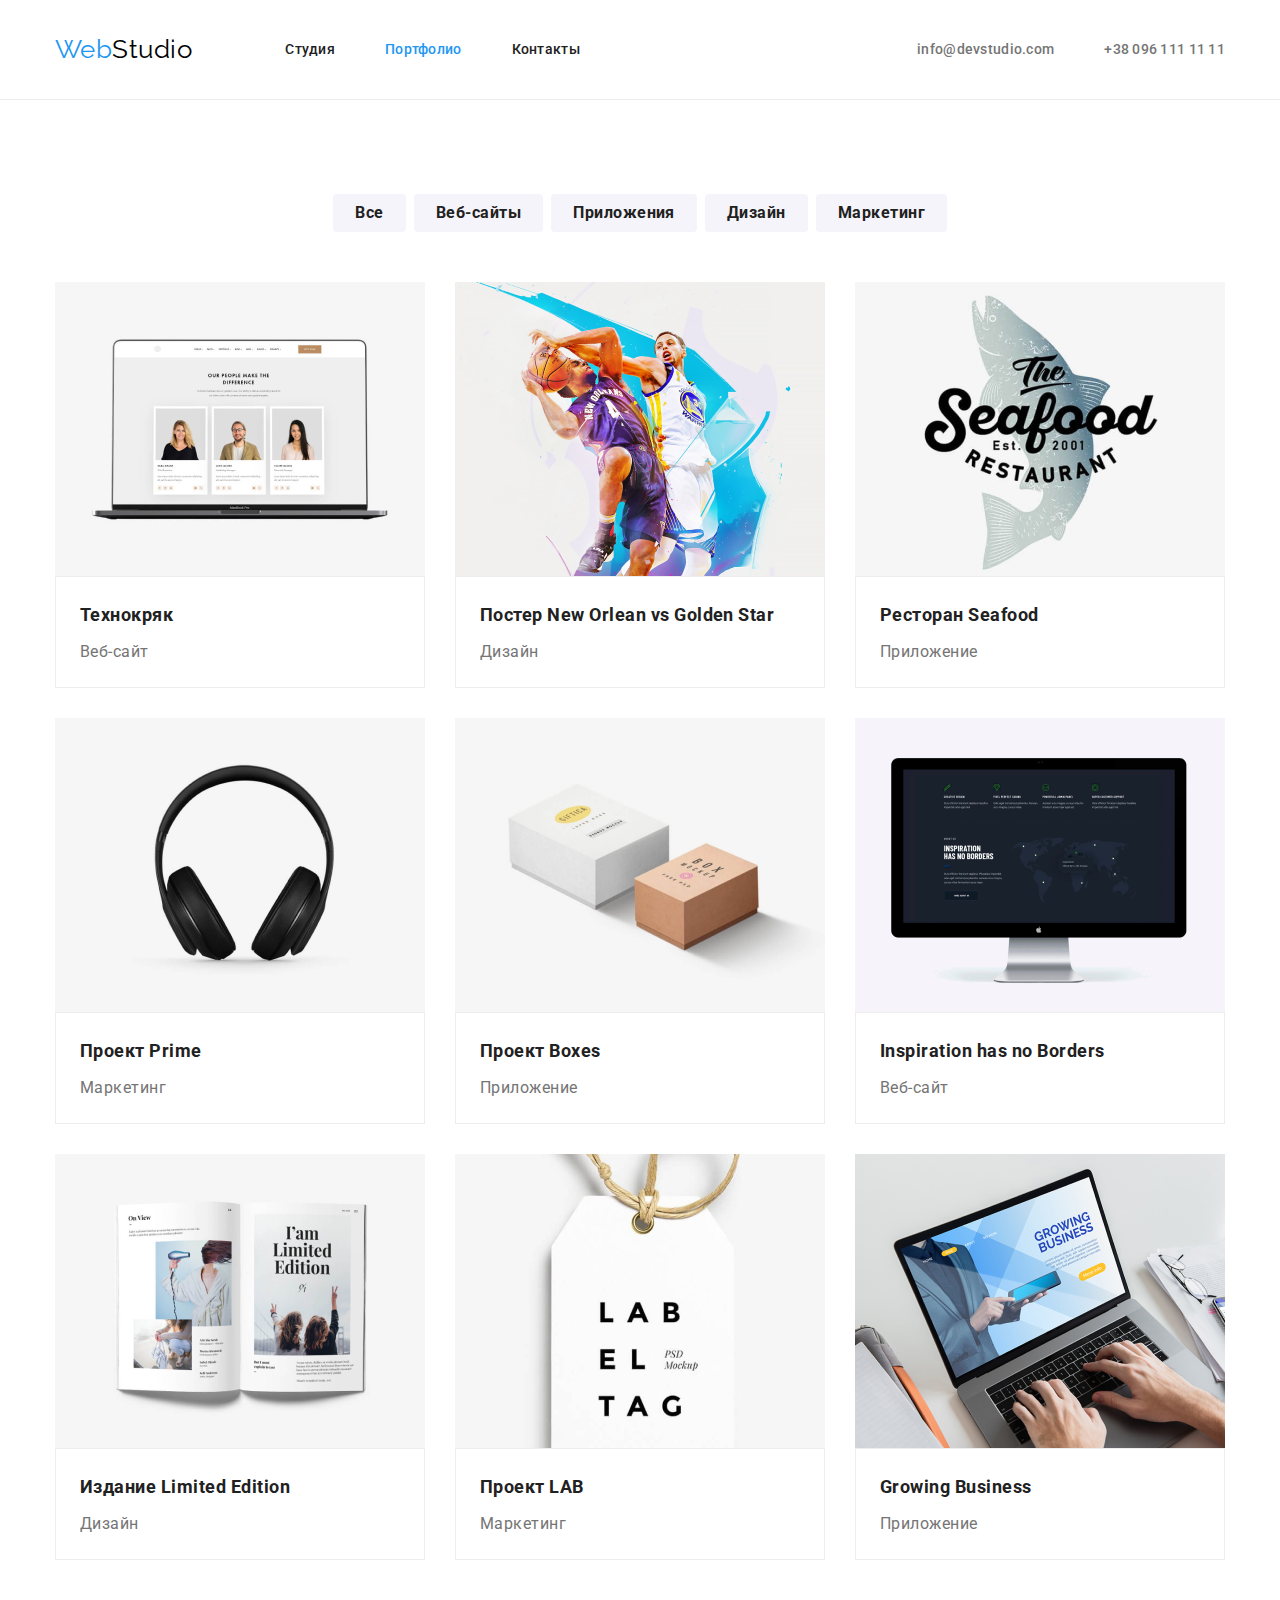
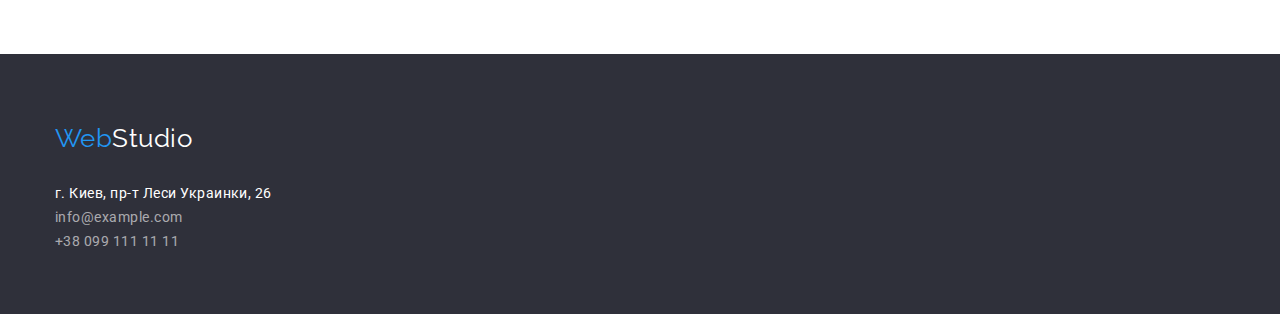
==== portfolio.html @ b46f6435 "new proj" ====
<!DOCTYPE html>
<html lang="ru">

<head>
    <meta charset="UTF-8">
    <meta name="viewport" content="width=device-width, initial-scale=1.0">
    <title>Document</title>
    <link rel="stylesheet" href="https://cdnjs.cloudflare.com/ajax/libs/modern-normalize/1.0.0/modern-normalize.min.css" />
    <link rel="preconnect" href="https://fonts.gstatic.com">
    <link
        href="https://fonts.googleapis.com/css2?family=Raleway:wght@700&family=Roboto:wght@400;500;700;900&display=swap"
        rel="stylesheet">
    <link href="css/style.css" rel="stylesheet">

</head>
<body>
    <!-- Шапка сайта -->
    <header class="page-header">
        <div class="container">
            <nav class="navigation">
                <a href="./" class="logo">
                    Web<span class="logo-second">Studio</span>
                </a>
                <ul class="site-nav list">
                    <li class="navigation-list"><a href="./" class="link">Студия</a></li>
                    <li class="navigation-list"><a href="./portfolio.html" class="link current">Портфолио</a></li>
                    <li class="navigation-list"><a href="" class="link">Контакты</a></li>
                </ul>
            </nav>
    
            <address class="address">
                <ul class="contacts-nav list">
                    <li class="address-item"><a href="mailto:info@devstudio.com" class="link">info@devstudio.com</a></li>
                    <li class="address-item"><a href="tel:+380961111111" class="link">+38 096 111 11 11</a></li>
                </ul>
            </address>
        </div>
    </header>

    <main class="page-main">
        <section>
            <div class="container">
                <h1 hidden class="portfolio-title">Портфолио</h1>
                <nav class="nav-filter">
                    <ul class="portfolio-list list">
                        <li class="item">
                            <button class="filter-button" type="button">Все</button>
                        </li>
                        <li class="item">
                            <button class="filter-button" type="button">Веб-сайты</button>
                        </li>
                        <li class="item">
                            <button class="filter-button" type="button">Приложения</button>
                        </li>
                        <li class="item">
                            <button class="filter-button" type="button">Дизайн</button>
                        </li>
                        <li class="item">
                            <button class="filter-button" type="button">Маркетинг</button>
                        </li>
                    </ul>
                </nav>
            </div>

            <div class="container">
                <ul class="portfolio-examples list">
                    <li class="item">
                        <a href="" class="portfolio-examples-link">
                            <img src="./images/portfolio/1img.png" alt="Веб-сайт" 
                            width="370"
                            height="294">
                            <div class="item-card">
                            <h2 class="example-name">Технокряк</h2>
                            <p class="example-type">Веб-сайт</p>
                            </div>
                        </a>
                    </li>
                    <li class="item">
                        <a href="" class="portfolio-examples-link">
                            <img src="./images/portfolio/2img.png" alt="Дизайн" 
                            width="370"
                            height="294">
                            <div class="item-card">
                            <h2 class="example-name">Постер New Orlean vs Golden Star</h2>
                            <p class="example-type">Дизайн</p>
                            </div>
                        </a>
                    </li>
                    <li class="item">
                        <a href="" class="portfolio-examples-link">
                            <img src="./images/portfolio/3img.png" alt="Приложение" 
                            width="370"
                            height="294">
                            <div class="item-card">
                            <h2 class="example-name">Ресторан Seafood</h2>
                            <p class="example-type">Приложение</p>
                            </div>
                        </a>
                    </li>
                    <li class="item">
                        <a href="" class="portfolio-examples-link">
                            <img src="./images/portfolio/4img.png" alt="Маркетинг" 
                            width="370"
                            height="294">
                            <div class="item-card">
                            <h2 class="example-name">Проект Prime</h2>
                            <p class="example-type">Маркетинг</p>
                            </div>
                        </a>
                    </li>
                    <li class="item">
                        <a href="" class="portfolio-examples-link">
                            <img src="./images/portfolio/5img.png" alt="Приложение" 
                            width="370"
                            height="294">
                            <div class="item-card">
                            <h2 class="example-name">Проект Boxes</h2>
                            <p class="example-type">Приложение</p>
                            </div>
                        </a>
                    </li>
                    <li class="item">
                        <a href="" class="portfolio-examples-link">
                            <img src="./images/portfolio/6img.png" alt="Веб-сайт" 
                            width="370"
                            height="294">
                            <div class="item-card">
                            <h2 class="example-name">Inspiration has no Borders</h2>
                            <p class="example-type">Веб-сайт</p>
                            </div>
                        </a>
                    </li>
                    <li class="item">
                        <a href="" class="portfolio-examples-link">
                            <img src="./images/portfolio/7img.png" alt="Дизайн" 
                            width="370"
                            height="294">
                            <div class="item-card">
                            <h2 class="example-name">Издание Limited Edition</h2>
                            <p class="example-type">Дизайн</p>
                            </div>
                        </a>
                    </li>
                    <li class="item">
                        <a href="" class="portfolio-examples-link">
                            <img src="./images/portfolio/8img.png" alt="Маркетинг" 
                            width="370"
                            height="294">
                            <div class="item-card">
                            <h2 class="example-name">Проект LAB</h2>
                            <p class="example-type">Маркетинг</p>
                            </div>
                        </a>
                    </li>
                    <li class="item">
                        <a href="" class="portfolio-examples-link">
                            <img src="./images/portfolio/9img.png" alt="Приложение" 
                            width="370"
                            height="294">
                            <div class="item-card">
                            <h2 class="example-name">Growing Business</h2>
                            <p class="example-type">Приложение</p>
                            </div>
                        </a>
                    </li>
                </ul>
            </div>
        </section>
    </main>

    <!-- Подвал -->
    <footer class="addresses-style">
        <div class="container">
            <a href="./" class="logo">
                Web<span class="logo-second-footer">Studio</span>
            </a>
            <address class="address-style">
                <ul class="footer-address list">
                    <li>
                        г. Киев, пр-т Леси Украинки, 26
                    </li>
                    <li>
                        <a href="mailto:info@example.com" class="footer-contacts">info@example.com</a>
                    </li>
                    <li>
                        <a href="tel:+380991111111" class="footer-contacts">+38 099 111 11 11</a>
                    </li>
                </ul>
            </address>
        </div>
    </footer>
    
</body>
    
</html>
---- css/style.css ----
:root {
  --primary-text-color: #757575;
  --title-text-color: #212121;
  --accent-color: #2196f3;
  --primary-page-color: #ffffff;
}

body {
  background-color: var(--primary-page-color);
  color: var(--primary-text-color);
  font-family: Roboto, sans-serif;
  letter-spacing: 0.03em;
}

.list {
  list-style: none;
}

h1,
h2,
h4,
h4,
h5,
h6 {
  margin: 0;
}

ul,
ol {
  margin: 0;
  padding-inline-start: 0;
}

a {
  margin: 0;
}

img {
  display: block;
}

.container {
  margin-left: auto;
  margin-right: auto;
  width: 1200px;
  padding: 0 15px;
}

/*Шапка сайта*/
.page-header {
  padding-top: 25px;
  padding-bottom: 25px;
  border-bottom: 1px solid #ececec;
}

.page-header .container {
  display: flex;
  align-items: center;
}

.navigation {
  display: flex;
  align-items: center;
}

.logo {
  color: var(--accent-color);
  text-decoration: none;
  font-family: Raleway, sans-serif;
  font-size: 26px;
  line-height: 1.88;
}

.page-header .logo {
  margin-right: 93px;
}

.logo-second {
  color: #000000;
}

.site-nav .link {
  color: var(--title-text-color);
  text-decoration: none;
  font-weight: 500;
  font-size: 14px;
  line-height: 1.2;
  letter-spacing: 0.02em;
}

.site-nav {
  display: flex;
}

.site-nav .link:hover,
.site-nav .link:focus {
  color: var(--accent-color);
}

.navigation-list:not(:last-child) {
  margin-right: 50px;
}

.address-item:not(:last-child) {
  margin-right: 50px;
}

.link.current {
  color: var(--accent-color);
}

.page-header .address {
  margin-left: auto;
}

.contacts-nav .link {
  color: var(--primary-text-color);
  text-decoration: none;
  font-style: normal;
  font-weight: 500;
  font-size: 14px;
  line-height: 1.14;
  letter-spacing: 0.02em;
}

.contacts-nav {
  display: flex;
}

.contacts-nav .link:hover,
.contacts-nav .link:focus {
  color: var(--accent-color);
}

/*section*/
.section-title {
  color: var(--title-text-color);
  font-size: 36px;
  line-height: 1.16;
  text-align: center;
  padding-bottom: 50px;
}

/*Герой*/
.hero {
  background-color: #2f303a;
  text-align: center;
  margin-left: auto;
  margin-right: auto;
}

.hero-title {
  color: var(--primary-page-color);
  font-weight: 900;
  font-size: 44px;
  line-height: 1.37;
  letter-spacing: 0.06em;
  text-transform: uppercase;
  padding-top: 200px;
  margin-bottom: 30px;
}

.hero-button {
  background-color: var(--accent-color);
  color: var(--primary-page-color);

  display: inline-block;
  border: 1px transparent;
  min-width: 200px;
  height: 50px;
  text-decoration: none;
  font-weight: bold;
  font-size: 16px;
  line-height: 1.875;
  letter-spacing: 0.06em;
  border-radius: 4px;
  cursor: pointer;
  padding: 10px 32px;
  text-decoration: none;
  margin-bottom: 200px;
}

/*Преимущества*/
.features-list .title {
  color: var(--title-text-color);
  font-size: 14px;
  line-height: 1.14;
  letter-spacing: 0.03em;
  text-transform: uppercase;
  margin-bottom: 10px;
  margin-top: 0px;
}

.features-list-item:not(:last-child) {
  margin-right: 30px;
}

.features-paragraph {
  min-width: 270px;
  margin-top: 0px;
  margin-bottom: 0px;
}

.section .features-list {
}

.container .features-list {
  display: flex;
  padding-top: 94px;
  padding-bottom: 94px;
}

.features-paragraph {
  font-size: 14px;
  line-height: 1.7;
}

/*чем мы занимаемся*/
.works-title {
  display: flex;
  padding-bottom: 94px;
}

.works-title-list:not(:last-child) {
  margin-right: 30px;
}

/*наша команда*/
.employees-title {
  display: flex;
  padding-bottom: 94px;
  justify-content: space-between;
}

.employees-title li {
  background: #ffffff;
  box-shadow: 0px 1px 3px rgba(0, 0, 0, 0.12), 0px 1px 1px rgba(0, 0, 0, 0.14),
    0px 2px 1px rgba(0, 0, 0, 0.2);
  border-radius: 0px 0px 4px 4px;
}

.employee {
  padding-top: 94px;
  background-color: #f5f4fa;
  text-align: center;
  margin-left: auto;
  margin-right: auto;
}

.employee-name {
  color: var(--title-text-color);
  font-weight: 500;
  font-size: 16px;
  line-height: 1.18;
  margin-top: 30px;
  margin-bottom: 10px;
  text-align: center;
}
.employee-position {
  color: var(--primary-text-color);
  font-size: 16px;
  line-height: 1.18;
  margin-top: 0;
  margin-bottom: 30px;
  text-align: center;
}

/*подвал*/

.addresses-style {
  font-family: Roboto, sans-serif;
  font-style: normal;
  text-decoration: none;
  background-color: #2f303a;
  padding-top: 60px;
  margin-left: auto;
  margin-right: auto;
}

.footer-address {
  color: #ffffff;
  font-size: 14px;
  line-height: 1.7;
}

.footer-contacts {
  color: rgba(255, 255, 255, 0.6);
  font-size: 14px;
  line-height: 1.7;
  text-decoration: none;
}

.nav-filter {
  padding-top: 94px;
  padding-bottom: 50px;
}

.filter-button {
  background-color: #f5f4fa;
  color: var(--title-text-color);
  text-align: center;
  display: inline-block;
  border: 1px transparent;
  min-width: 73px;
  height: 38px;
  text-decoration: none;
  font-weight: bold;
  border-radius: 4px;
  cursor: pointer;
  padding: 6px 22px;
  font-size: 16px;
  line-height: 1.625;
  letter-spacing: 0.03em;
}

.portfolio-list {
  display: flex;
  justify-content: center;
}

.portfolio-list .item:not(:last-child) {
  margin-right: 8px;
}

.portfolio-list .filter-button:hover,
.portfolio-list .filter-button:focus {
  background-color: var(--accent-color);
  color: var(--primary-page-color);
}

.address-style {
  margin-top: 20px;
  padding-bottom: 60px;
  font-style: normal;
}

.footer-contacts {
  margin-top: 9px;
}

.address-margin:not(:last-child) {
  margin-bottom: 9px;
}

.portfolio-examples {
  display: flex;
  flex-wrap: wrap;
  padding-bottom: 94px;
}

.portfolio-examples .item {
  margin-right: 30px;
  margin-bottom: 30px;
}

.portfolio-examples .item:nth-last-child(-n + 3) {
  margin-bottom: 0;
}

.portfolio-examples .item:nth-child(3n) {
  margin-right: 0;
}

.portfolio-examples-link {
  text-decoration: none;
}
/*
.portfolio-examples-link .item {
}
*/
.item img {
  display: block;
  max-width: 100%;
  height: auto;
}
.item-card {
  padding: 20px 24px;
  background: #ffffff;
  /* Рамка не везде а только с трёх сторон */
  border: 1px solid #eeeeee;
}

.example-name {
  font-size: 18px;
  line-height: 2;
  letter-spacing: 0.06ems;
  color: var(--title-text-color);
  margin-bottom: 4px;
}

.example-type {
  font-size: 16px;
  line-height: 1.87;
  color: var(--primary-text-color);
  margin: 0;
}

.logo-second-footer {
  color: var(--primary-page-color);
}
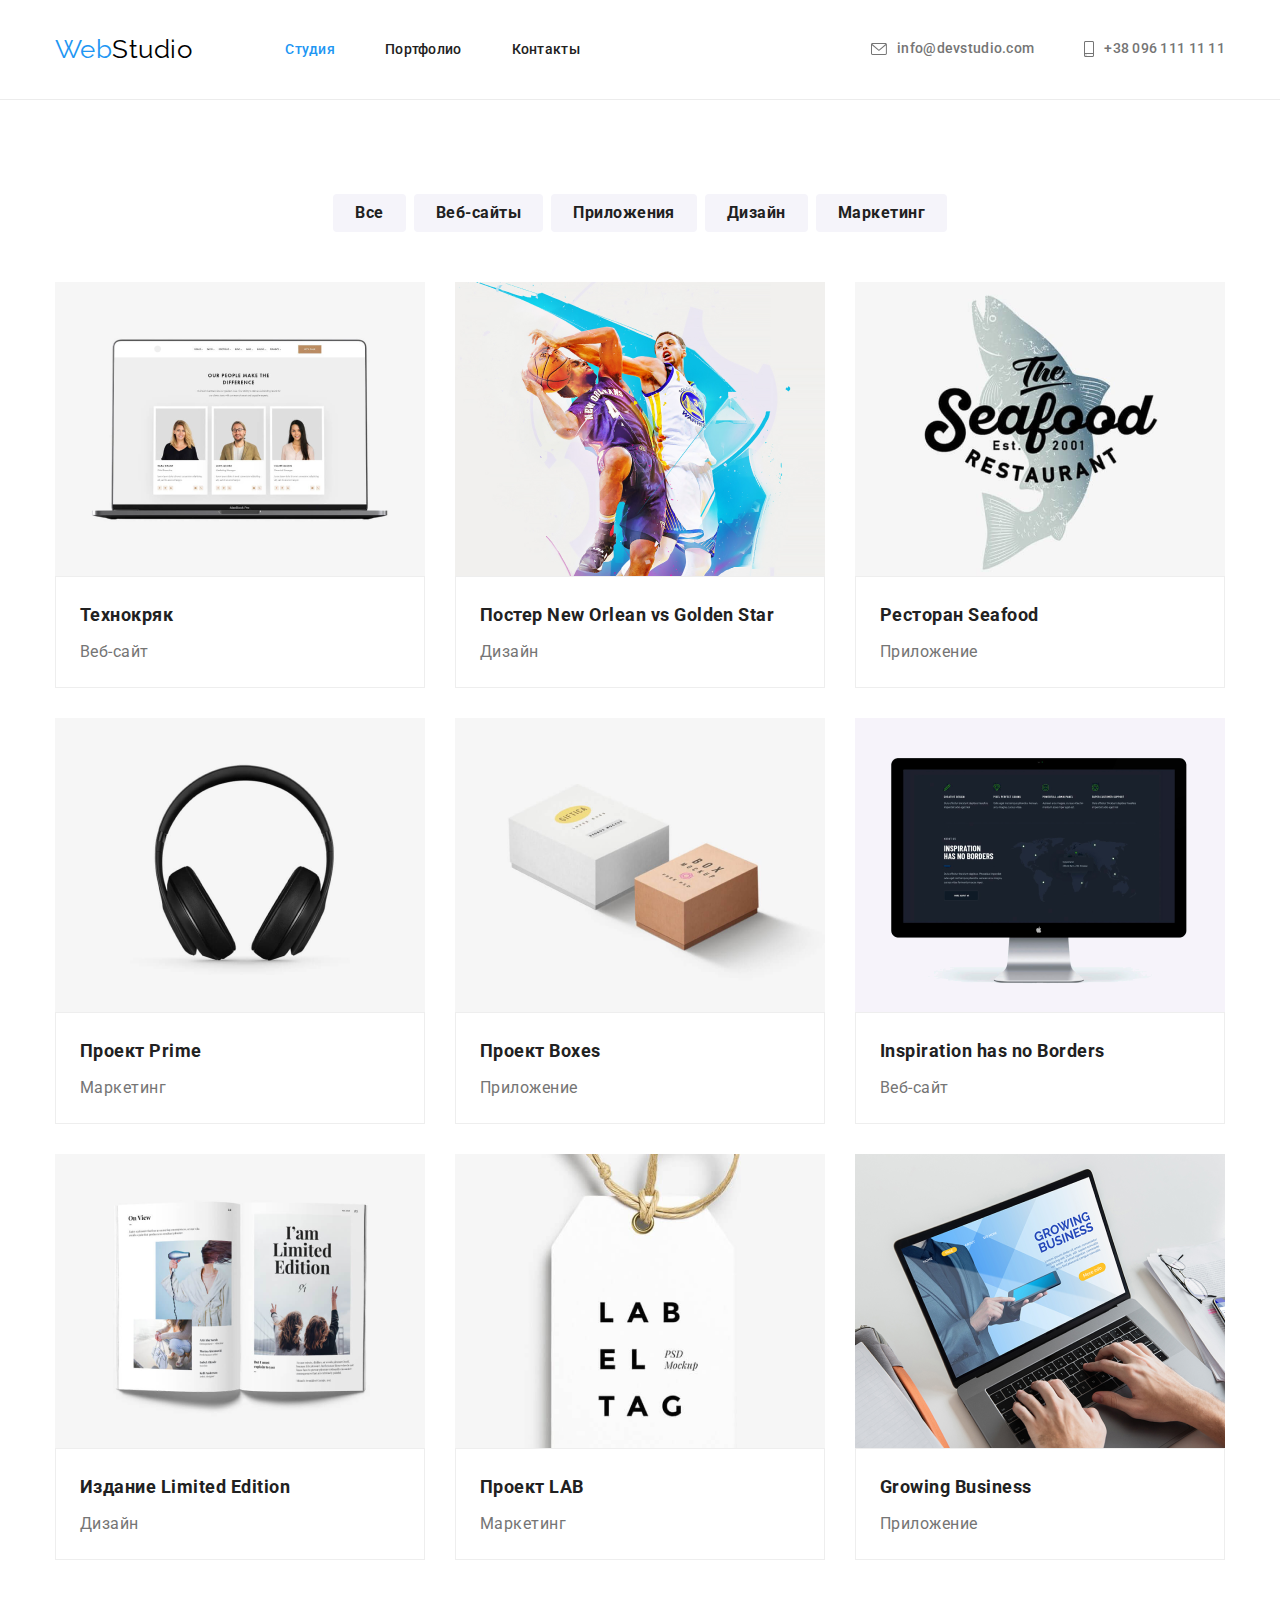
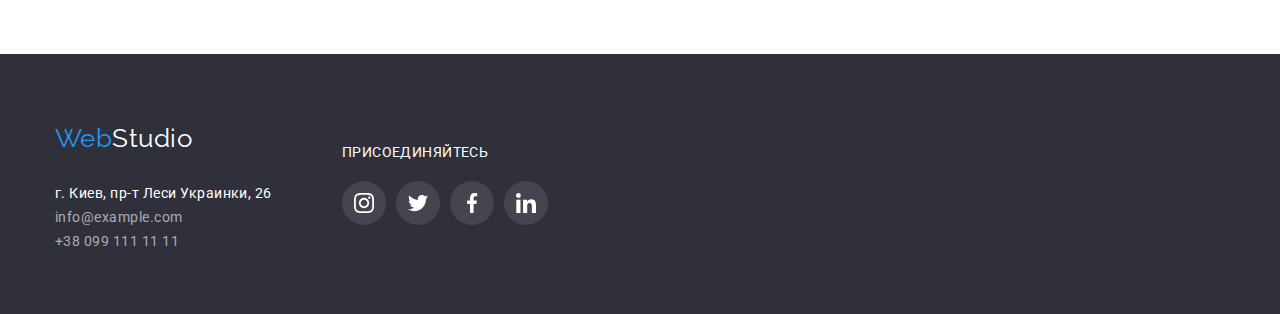
==== commit 1c0329b7: "gg" ====
--- a/portfolio.html
+++ b/portfolio.html
@@ -22,16 +22,27 @@
                     Web<span class="logo-second">Studio</span>
                 </a>
                 <ul class="site-nav list">
-                    <li class="navigation-list"><a href="./" class="link">Студия</a></li>
-                    <li class="navigation-list"><a href="./portfolio.html" class="link current">Портфолио</a></li>
+                    <li class="navigation-list"><a href="./" class="link current">Студия</a></li>
+                    <li class="navigation-list"><a href="./portfolio.html" class="link">Портфолио</a></li>
                     <li class="navigation-list"><a href="" class="link">Контакты</a></li>
                 </ul>
             </nav>
     
             <address class="address">
                 <ul class="contacts-nav list">
-                    <li class="address-item"><a href="mailto:info@devstudio.com" class="link">info@devstudio.com</a></li>
-                    <li class="address-item"><a href="tel:+380961111111" class="link">+38 096 111 11 11</a></li>
+                    <li class="address-item">
+                        <a href="mailto:info@devstudio.com" class="link contacts-block">
+                            <svg class="email-svg">
+                                <use href="./images/sprite.svg#email"></use>
+                            </svg>
+                            info@devstudio.com</a></li>
+                    <li class="address-item">
+                        <a href="tel:+380961111111" class="link contacts-block">
+                            <svg class="smartphone-svg">
+                                <use href="./images/sprite.svg#smartphone">
+                                    <use>
+                            </svg>
+                            +38 096 111 11 11</a></li>
                 </ul>
             </address>
         </div>
@@ -170,23 +181,62 @@
 
     <!-- Подвал -->
     <footer class="addresses-style">
-        <div class="container">
-            <a href="./" class="logo">
-                Web<span class="logo-second-footer">Studio</span>
-            </a>
-            <address class="address-style">
-                <ul class="footer-address list">
-                    <li>
-                        г. Киев, пр-т Леси Украинки, 26
-                    </li>
-                    <li>
-                        <a href="mailto:info@example.com" class="footer-contacts">info@example.com</a>
-                    </li>
-                    <li>
-                        <a href="tel:+380991111111" class="footer-contacts">+38 099 111 11 11</a>
-                    </li>
-                </ul>
-            </address>
+        <div class="container inline-footer">
+            <div>
+                <a href="./" class="logo">
+                    Web<span class="logo-second-footer">Studio</span>
+                </a>
+                <address class="address-style">
+                    <ul class="footer-address list">
+                        <li>
+                            г. Киев, пр-т Леси Украинки, 26
+                        </li>
+                        <li>
+                            <a href="mailto:info@example.com" class="footer-contacts">info@example.com</a>
+                        </li>
+                        <li>
+                            <a href="tel:+380991111111" class="footer-contacts">+38 099 111 11 11</a>
+                        </li>
+                    </ul>
+                </address>
+            </div>
+    
+            <div class="social-footer">
+                <p class="title-footer">
+                    присоединяйтесь
+                </p>
+                <ul class="social-footer-list list">
+                    <li class="social-footer-item">
+                        <a href="" class="social-footer-link">
+                            <svg class="social-svg-footer" width=20 height=20>
+                                <use href="./images/sprite.svg#instagramfooter"></use>
+                            </svg>
+                        </a>
+                    </li>
+                    <li class="social-footer-item">
+                        <a href="" class="social-footer-link">
+                            <svg class="social-svg-footer" width=20 height=20>
+                                <use href="./images/sprite.svg#twitterfooter"></use>
+                            </svg>
+                        </a>
+                    </li>
+                    <li class="social-footer-item">
+                        <a href="" class="social-footer-link">
+                            <svg class="social-svg-footer" width=20 height=20>
+                                <use href="./images/sprite.svg#facebookfooter"></use>
+                            </svg>
+                        </a>
+                    </li>
+                    <li class="social-footer-item">
+                        <a href="" class="social-footer-link">
+                            <svg class="social-svg-footer" width=20 height=20>
+                                <use href="./images/sprite.svg#linkedinfooter"></use>
+                            </svg>
+                        </a>
+                    </li>
+                </ul>
+            </div>
+    
         </div>
     </footer>
     
--- a/css/style.css
+++ b/css/style.css
@@ -101,6 +101,20 @@
   margin-right: 50px;
 }
 
+.email-svg {
+  width: 16px;
+  height: 12px;
+  margin-right: 10px;
+  fill: var(--primary-text-color);
+}
+
+.smartphone-svg {
+  width: 10px;
+  height: 16px;
+  margin-right: 10px;
+  fill: var(--primary-text-color);
+}
+
 .address-item:not(:last-child) {
   margin-right: 50px;
 }
@@ -109,11 +123,17 @@
   color: var(--accent-color);
 }
 
+.contacts-nav {
+  display: flex;
+}
+
 .page-header .address {
   margin-left: auto;
 }
 
-.contacts-nav .link {
+.address-item .link {
+  display: flex;
+  align-items: center;
   color: var(--primary-text-color);
   text-decoration: none;
   font-style: normal;
@@ -123,13 +143,19 @@
   letter-spacing: 0.02em;
 }
 
-.contacts-nav {
-  display: flex;
-}
-
-.contacts-nav .link:hover,
-.contacts-nav .link:focus {
+.address-item .link:hover,
+.address-item .link:focus {
   color: var(--accent-color);
+}
+
+.contacts-block:hover .email-svg,
+.contacts-block:focus .email-svg {
+  fill: currentColor;
+}
+
+.contacts-block:hover .smartphone-svg,
+.contacts-block:focus .smartphone-svg {
+  fill: currentColor;
 }
 
 /*section*/
@@ -143,7 +169,14 @@
 
 /*Герой*/
 .hero {
-  background-color: #2f303a;
+  background-image: linear-gradient(
+      rgba(47, 48, 58, 0.4),
+      rgba(47, 48, 58, 0.4)
+    ),
+    url(../images/hero.png);
+  background-position: center;
+  height: 600px;
+  max-width: 1600px;
   text-align: center;
   margin-left: auto;
   margin-right: auto;
@@ -201,9 +234,6 @@
   margin-bottom: 0px;
 }
 
-.section .features-list {
-}
-
 .container .features-list {
   display: flex;
   padding-top: 94px;
@@ -215,6 +245,22 @@
   line-height: 1.7;
 }
 
+.features-svg {
+  width: 70px;
+  height: 70px;
+}
+
+.features-svg-block {
+  display: flex;
+  background-color: #f5f4fa;
+  align-items: center;
+  justify-content: center;
+  width: 270px;
+  height: 120px;
+  border-radius: 4px;
+  margin-bottom: 30px;
+}
+
 /*чем мы занимаемся*/
 .works-title {
   display: flex;
@@ -226,6 +272,7 @@
 }
 
 /*наша команда*/
+
 .employees-title {
   display: flex;
   padding-bottom: 94px;
@@ -261,8 +308,77 @@
   font-size: 16px;
   line-height: 1.18;
   margin-top: 0;
-  margin-bottom: 30px;
+  margin-bottom: 16px;
   text-align: center;
+}
+
+.employee-social-block {
+  display: flex;
+  justify-content: center;
+  align-items: center;
+  width: 206px;
+  height: 44px;
+  margin: 0 32px 30px 32px;
+}
+
+.employees-social-svg-links {
+  display: flex;
+  align-items: center;
+  justify-content: center;
+  width: 44px;
+  height: 44px;
+}
+
+.employees-social-svg-links:hover .employees-social-svg {
+  fill: #ffffff;
+}
+
+.employees-social-svg-links:hover {
+  background: var(--accent-color);
+  border-radius: 50%;
+}
+
+.employees-social-svg-links:not(:last-child) {
+  margin-right: 10px;
+}
+
+.employees-social-svg {
+  fill: #afb1b8;
+  width: 20px;
+  height: 20px;
+}
+/*наши клиенты*/
+.clients-list {
+  display: flex;
+  align-items: center;
+  justify-content: space-between;
+}
+
+.clients-item-link {
+  display: flex;
+  align-items: center;
+  justify-content: center;
+  width: 170px;
+  height: 90px;
+  border: 1px solid #afb1b8;
+  border-radius: 4px;
+}
+
+.clients-social-svg {
+  fill: #afb1b8;
+}
+
+.clients-item-link:hover {
+  border: 1px solid var(--accent-color);
+}
+
+.clients-item-link:hover .clients-social-svg {
+  fill: var(--accent-color);
+}
+
+.clients-box {
+  padding-top: 94px;
+  padding-bottom: 94px;
 }
 
 /*подвал*/
@@ -288,6 +404,49 @@
   font-size: 14px;
   line-height: 1.7;
   text-decoration: none;
+  margin-top: 9px;
+}
+
+.inline-footer {
+  display: flex;
+}
+
+.social-footer {
+  margin-left: 70px;
+  margin-top: 17px;
+}
+
+.social-footer-list {
+  display: flex;
+  justify-content: space-between;
+  width: 206px;
+}
+
+.title-footer {
+  color: var(--primary-page-color);
+  font-size: 14px;
+  line-height: 1.14;
+  letter-spacing: 0.03em;
+  text-transform: uppercase;
+  margin-bottom: 20px;
+}
+
+.social-footer-link {
+  display: flex;
+  align-items: center;
+  justify-content: center;
+  background: rgba(255, 255, 255, 10%);
+  width: 44px;
+  height: 44px;
+  border-radius: 50%;
+}
+
+.social-svg-footer {
+  fill: #ffffff;
+}
+
+.social-footer-link:hover {
+  background: var(--accent-color);
 }
 
 .nav-filter {
@@ -334,10 +493,6 @@
   font-style: normal;
 }
 
-.footer-contacts {
-  margin-top: 9px;
-}
-
 .address-margin:not(:last-child) {
   margin-bottom: 9px;
 }
@@ -364,10 +519,7 @@
 .portfolio-examples-link {
   text-decoration: none;
 }
-/*
-.portfolio-examples-link .item {
-}
-*/
+
 .item img {
   display: block;
   max-width: 100%;
@@ -376,8 +528,13 @@
 .item-card {
   padding: 20px 24px;
   background: #ffffff;
-  /* Рамка не везде а только с трёх сторон */
   border: 1px solid #eeeeee;
+}
+
+.item:hover,
+.item:focus {
+  box-shadow: 0px 1px 1px rgba(0, 0, 0, 0.12), 0px 4px 4px rgba(0, 0, 0, 0.06),
+    1px 4px 6px rgba(0, 0, 0, 0.16);
 }
 
 .example-name {
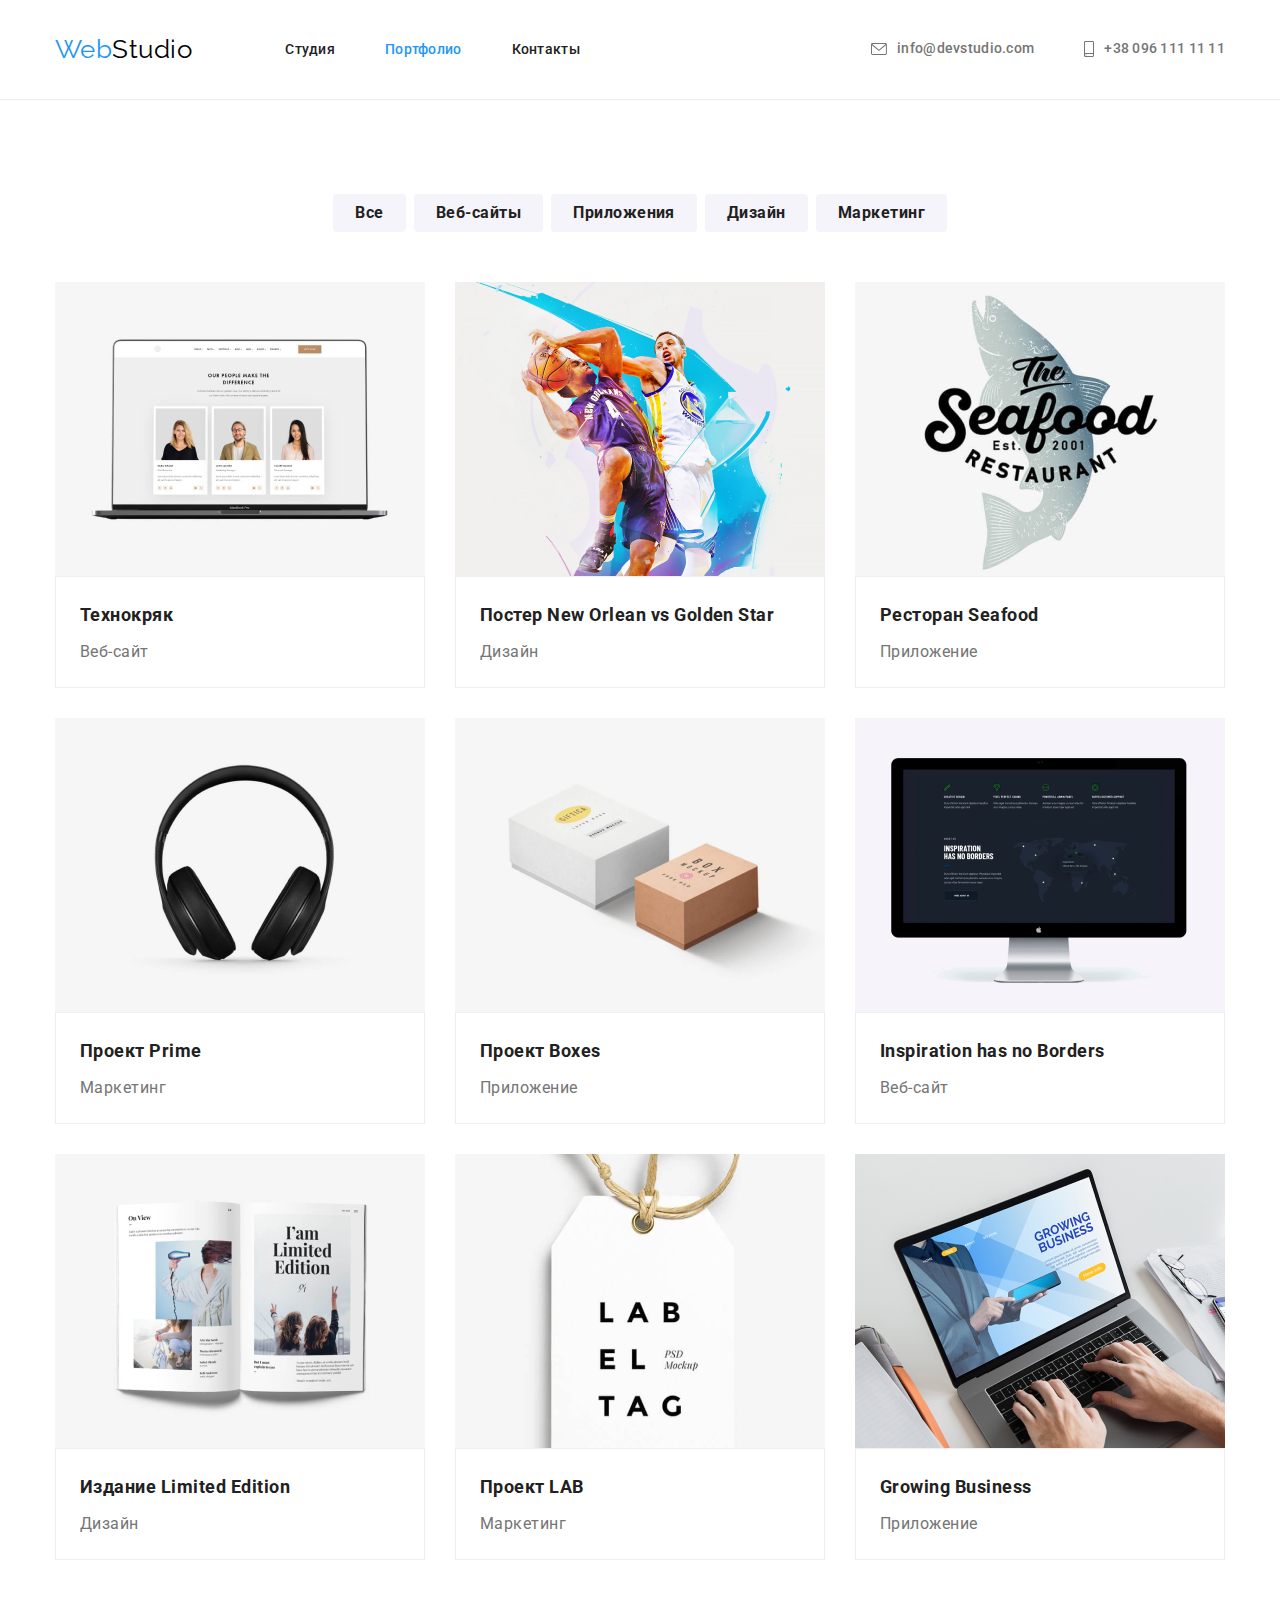
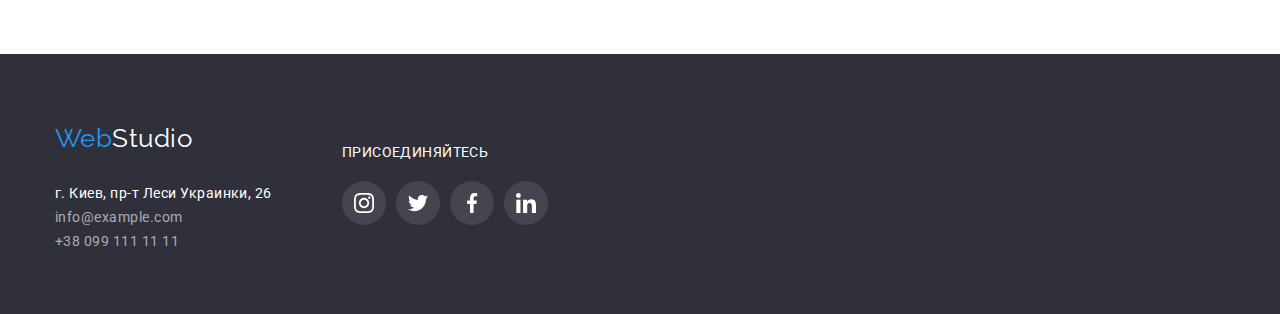
==== commit 0def9a7c: "Update portfolio.html" ====
--- a/portfolio.html
+++ b/portfolio.html
@@ -22,8 +22,8 @@
                     Web<span class="logo-second">Studio</span>
                 </a>
                 <ul class="site-nav list">
-                    <li class="navigation-list"><a href="./" class="link current">Студия</a></li>
-                    <li class="navigation-list"><a href="./portfolio.html" class="link">Портфолио</a></li>
+                    <li class="navigation-list"><a href="./" class="link">Студия</a></li>
+                    <li class="navigation-list"><a href="./portfolio.html" class="link current">Портфолио</a></li>
                     <li class="navigation-list"><a href="" class="link">Контакты</a></li>
                 </ul>
             </nav>
